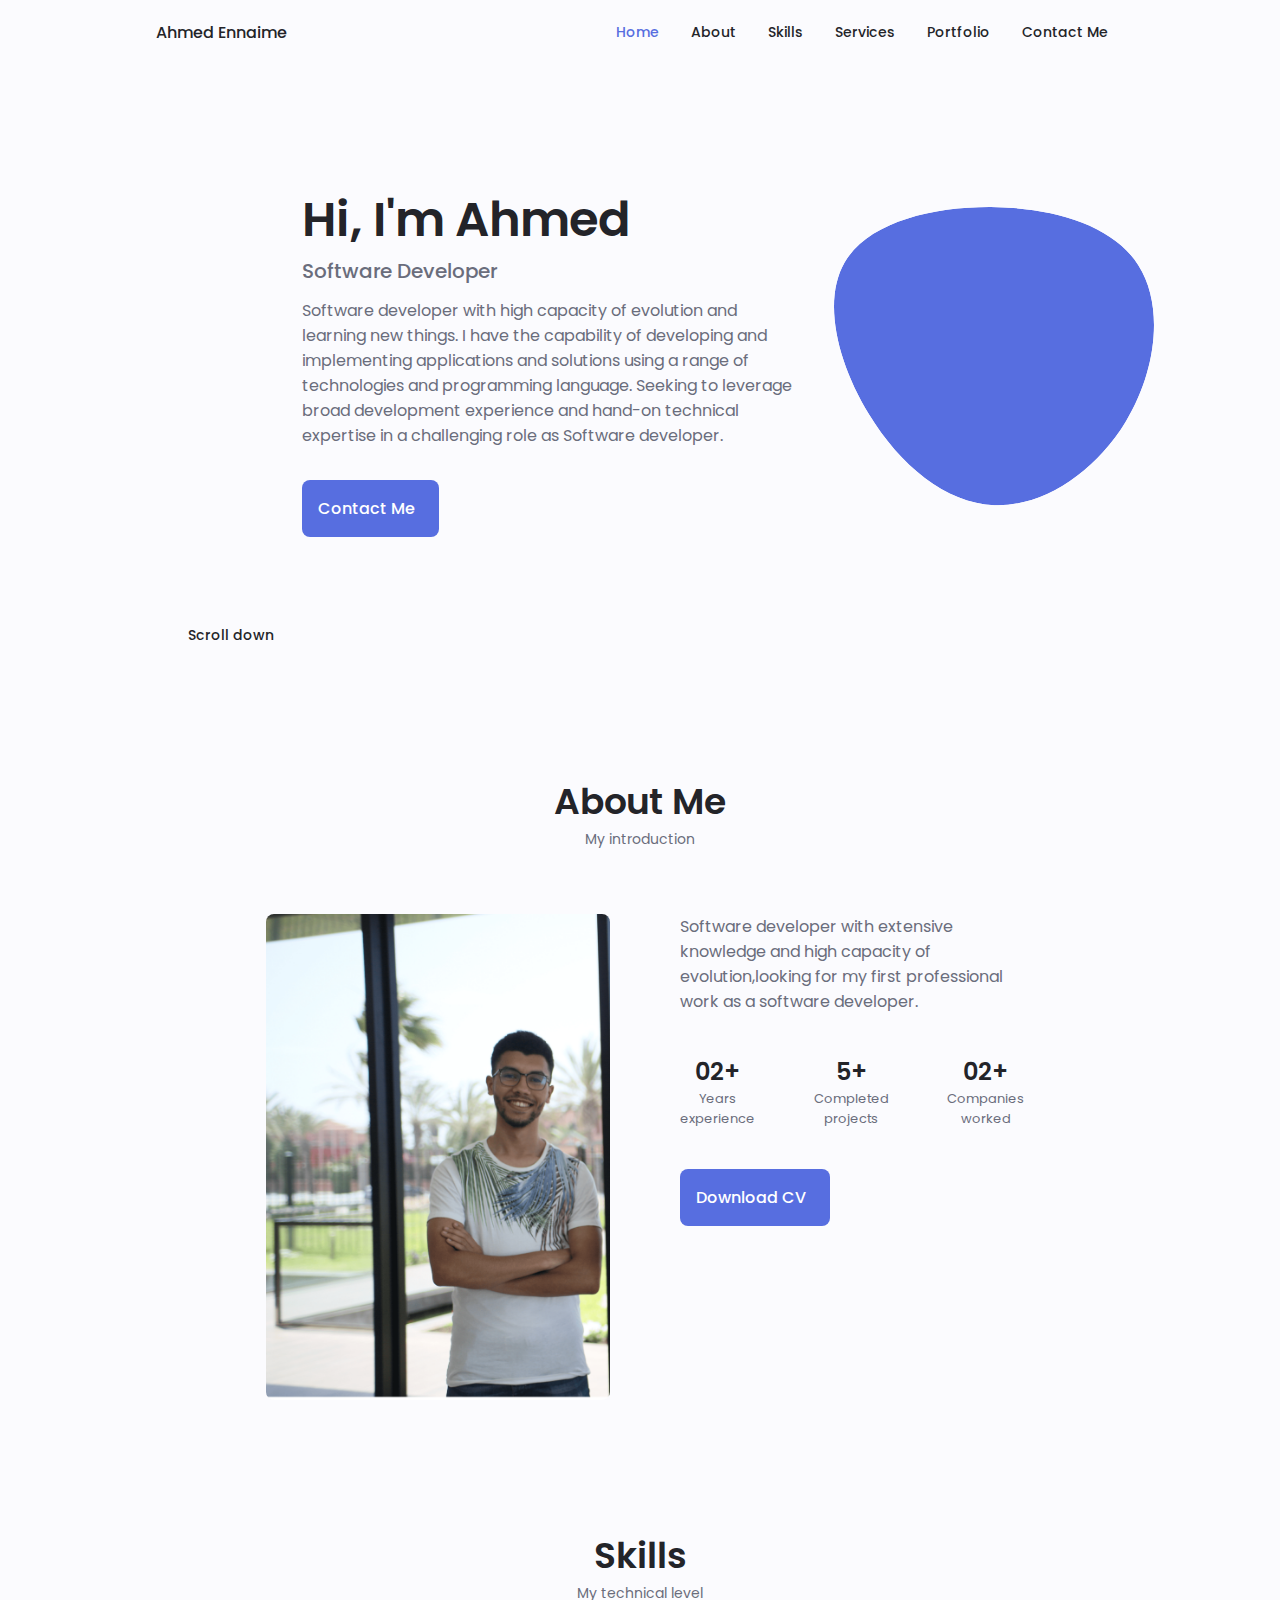
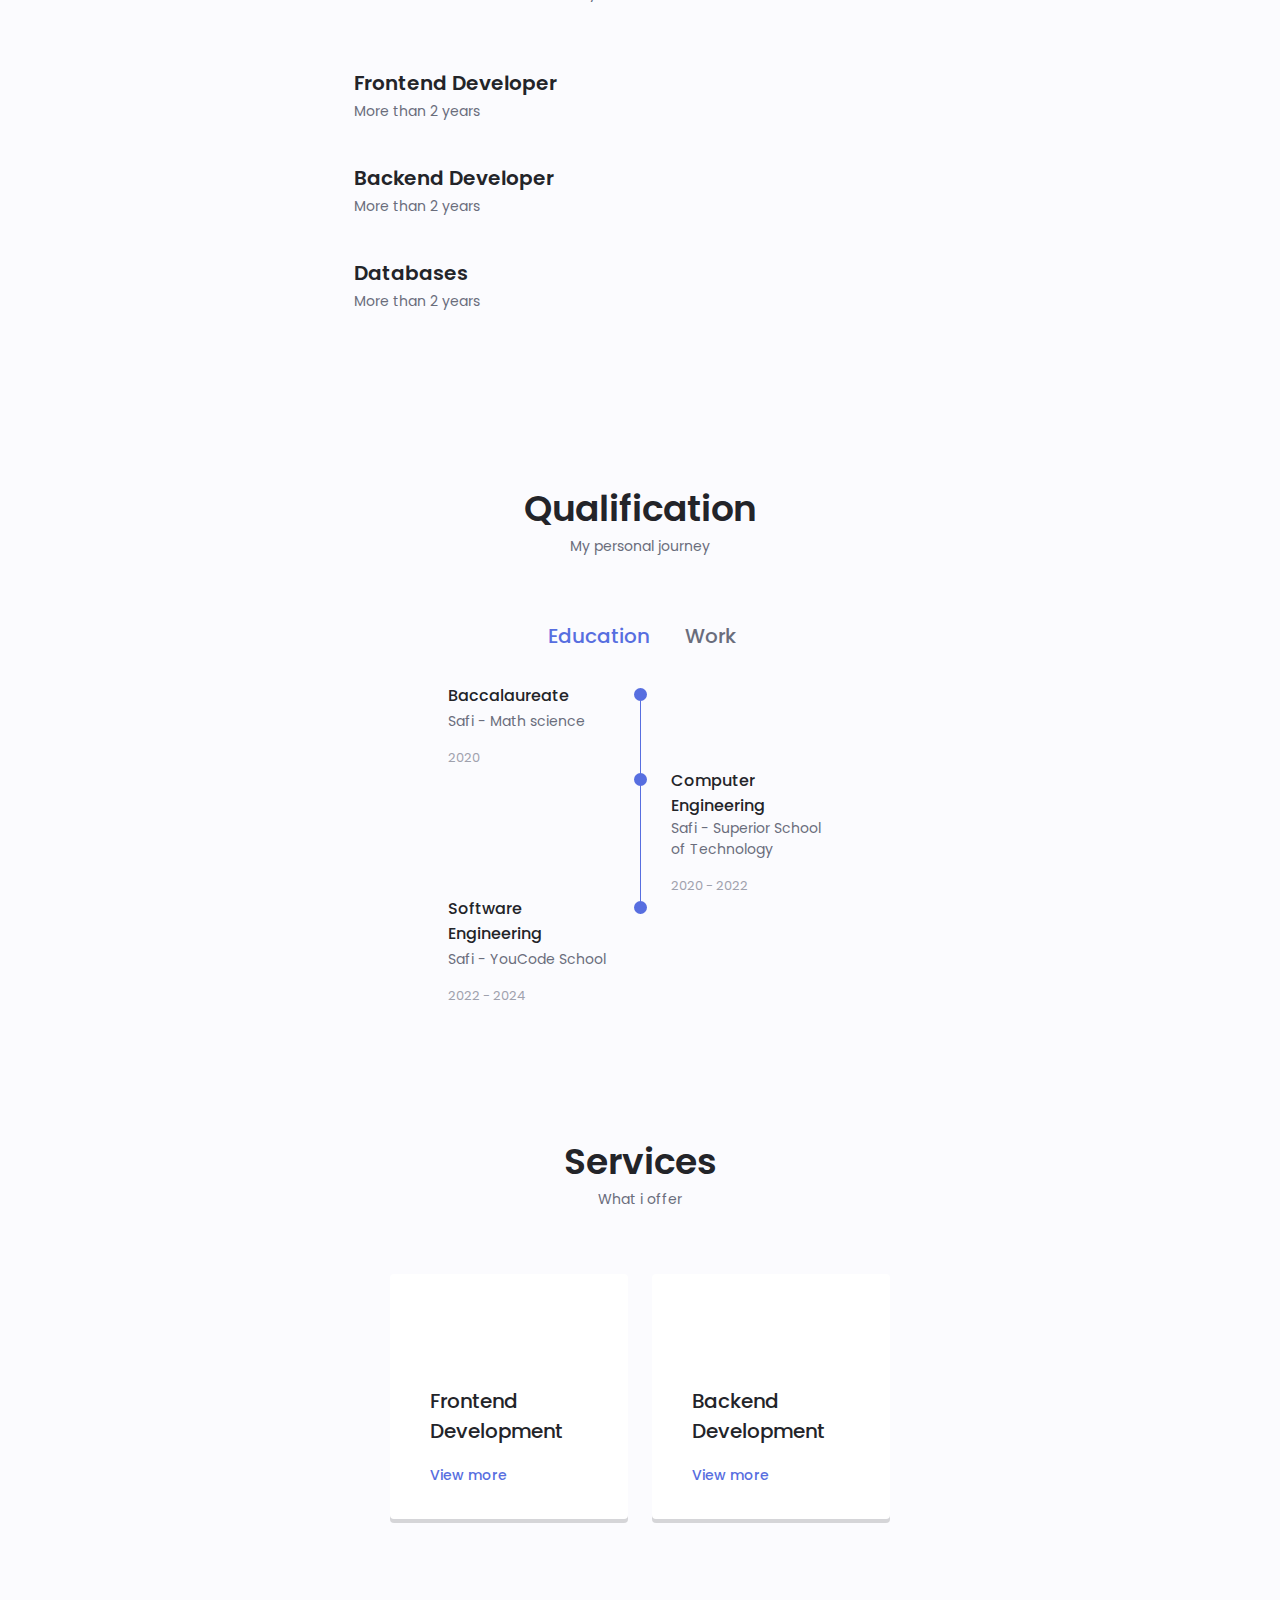
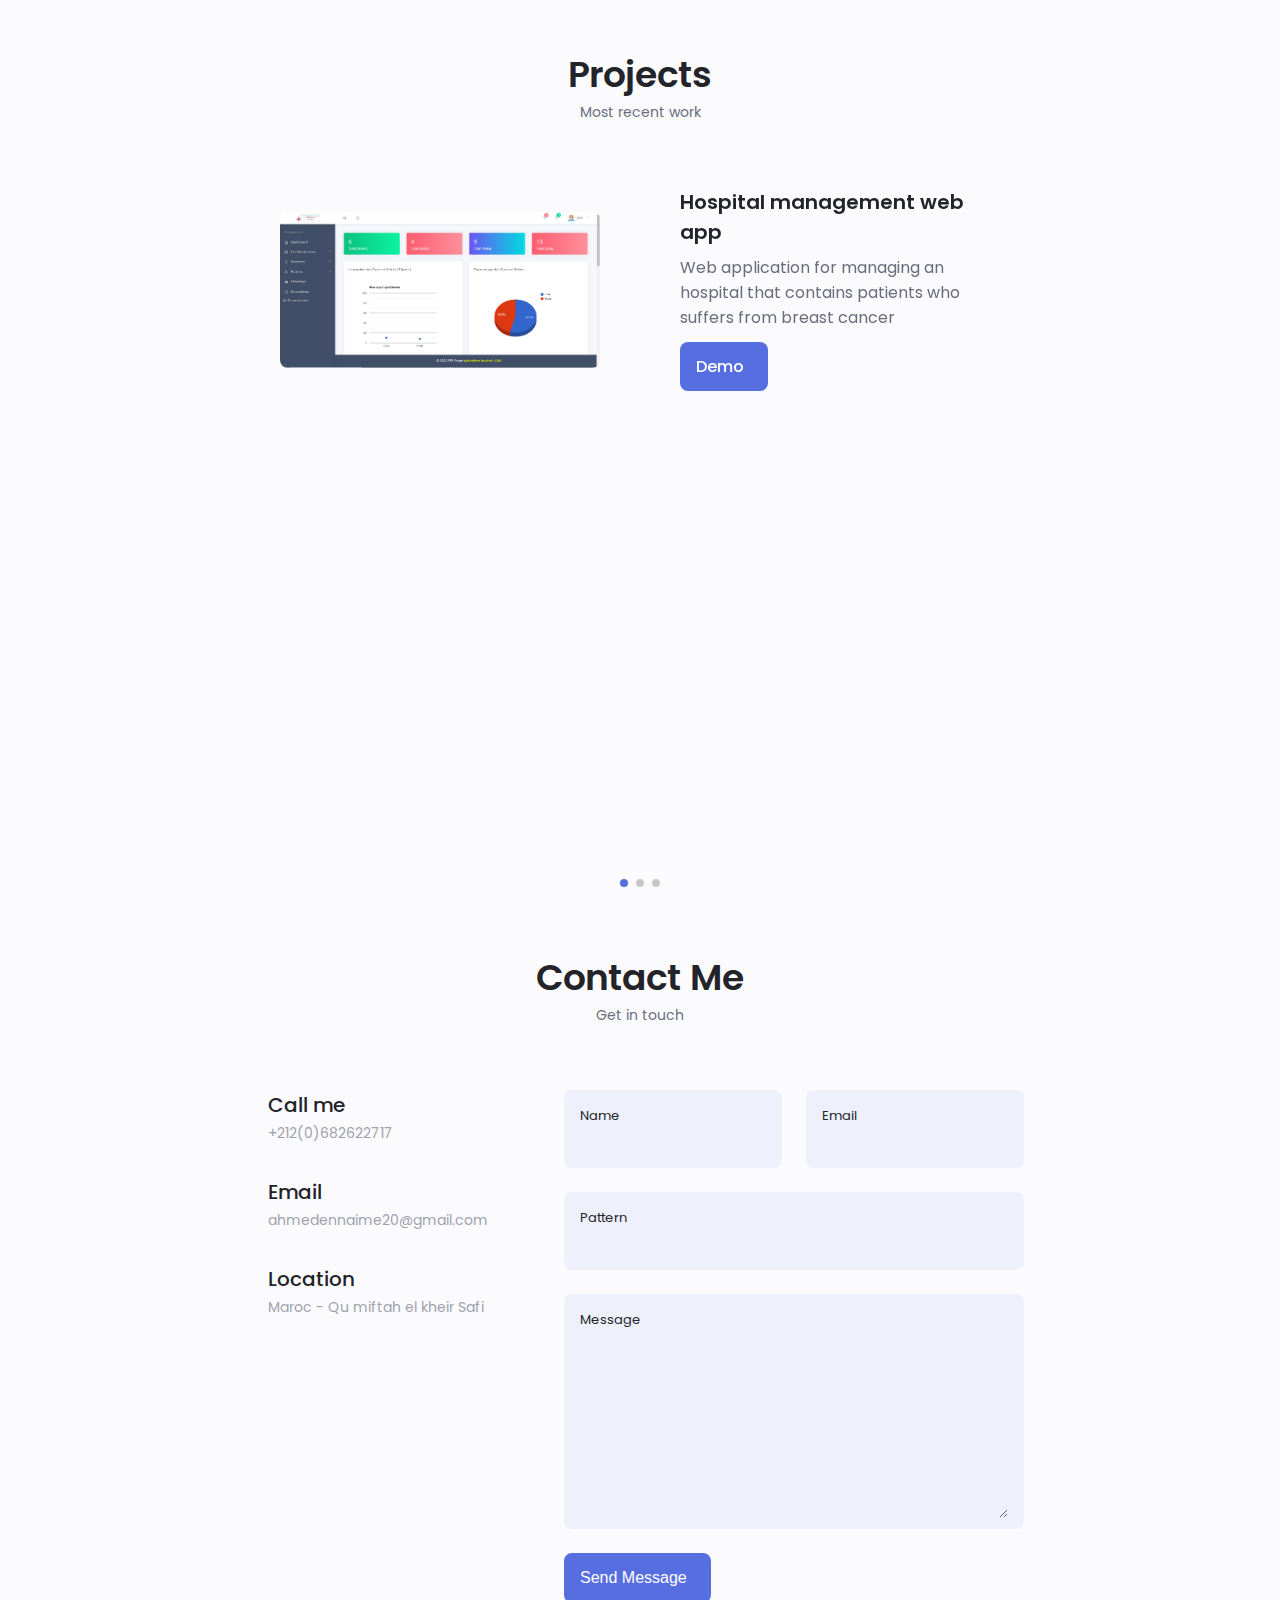
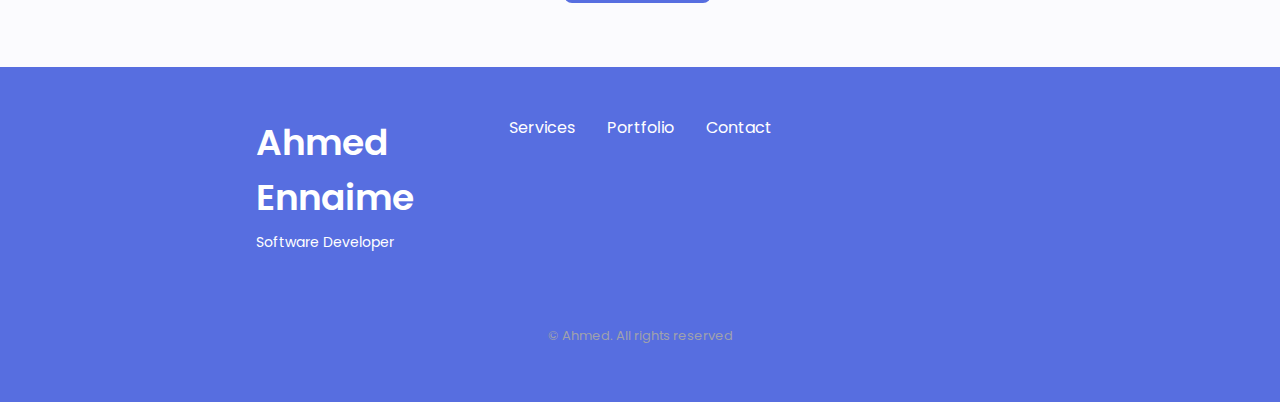
==== index.html @ f694aec8 "fifth-commit" ====
<!DOCTYPE html>
<html lang="en">
<head>
    <meta charset="UTF-8">
    <meta http-equiv="X-UA-Compatible" content="IE=edge">
    <meta name="viewport" content="width=device-width, initial-scale=1.0">
    <link rel="stylesheet" href="https://unicons.iconscout.com/release/v3.0.6/css/line.css">
    <link rel="stylesheet" href="./frontend/styles/swiper-bundle.min.css">
    <link rel="stylesheet" href="./frontend/styles/index.css">
    <title>Portfolio</title>
</head>
<body>
    <!--==================== HEADER ====================-->
    <header class="header" id="header">
            <nav class="nav container">
                <a href="#" class="nav__logo">Ahmed Ennaime</a>
                <div class="nav__menu" id="nav-menu">
                    <ul class="nav__list grid">
                        <li class="nav__item">
                            <a href="#home" class="nav__link active-link">
                                <i class="uil uil-estate nav__icon"></i>Home
                            </a>
                        </li>
                        <li class="nav__item">
                            <a href="#about" class="nav__link">
                                <i class="uil uil-user nav__icon"></i>About
                            </a>
                        </li>
                        <li class="nav__item">
                            <a href="#skills" class="nav__link">
                                <i class="uil uil-file-alt nav__icon"></i>Skills
                            </a>
                        </li>
                        <li class="nav__item">
                            <a href="#services" class="nav__link">
                                <i class="uil uil-bag nav__icon"></i>Services
                            </a>
                        </li>
                        <li class="nav__item">
                            <a href="#portfolio" class="nav__link">
                                <i class="uil uil-scenery nav__icon"></i>Portfolio
                            </a>
                        </li>
                        <li class="nav__item">
                            <a href="#contact" class="nav__link">
                                <i class="uil uil-message nav__icon"></i>Contact Me
                            </a>
                        </li>
                    </ul>
                    <i class="uil uil-times nav__close" id="nav-close"></i>
                </div>
                <div class="nav__btns">
                    <!-- THEME CHANGE BUTTON -->
                    <i class="uil uil-moon change-theme" id="theme-button"></i>
                    <div class="nav__toogle" id="nav-toogle">
                        <i class="uil uil-apps"></i>
                    </div>
                </div>
            </nav>
    </header>

    <!--==================== MAIN ====================-->
    <main class="main">
        <!--==================== HOME ====================-->
        <section class="home section" id="home">
            <div class="home__container container grid">
                <div class="home__content grid">
                    <div class="home__social">
                        <a href="https://www.linkedin.com/in/ahmed-ennaime-731171225/" target="_blank" class="home__social-icon">
                            <i class="uil uil-linkedin-alt"></i>

                        </a>
                        <a href="https://www.instagram.com/ahmedennaime6/" target="_blank" class="home__social-icon">
                            <i class="uil uil-instagram"></i>
                        </a>
                        <a href="https://github.com/AhmedEnnaime" target="_blank" class="home__social-icon">
                            <i class="uil uil-github-alt"></i>
                        </a>
                    </div>
                    <div class="home__img">
                        <svg class="home__blob" viewBox="0 0 200 187" xmlns="http://www.w3.org/2000/svg" xmlns:xlink="http://www.w3.org/1999/xlink">
                            <mask id="mask0" mask-type="alpha">
                                <path d="M190.312 36.4879C206.582 62.1187 201.309 102.826 182.328 134.186C163.346 165.547 
                                130.807 187.559 100.226 186.353C69.6454 185.297 41.0228 161.023 21.7403 129.362C2.45775 
                                97.8511 -7.48481 59.1033 6.67581 34.5279C20.9871 10.1032 59.7028 -0.149132 97.9666 
                                0.00163737C136.23 0.303176 174.193 10.857 190.312 36.4879Z"/>
                            </mask>
                            <g mask="url(#mask0)">
                                <path d="M190.312 36.4879C206.582 62.1187 201.309 102.826 182.328 134.186C163.346 
                                165.547 130.807 187.559 100.226 186.353C69.6454 185.297 41.0228 161.023 21.7403 
                                129.362C2.45775 97.8511 -7.48481 59.1033 6.67581 34.5279C20.9871 10.1032 59.7028 
                                -0.149132 97.9666 0.00163737C136.23 0.303176 174.193 10.857 190.312 36.4879Z"/>
                                <!-- <image class="home__blob-img" x="12" y="18" href="../assets/perfil.png"/> -->
                            </g>
                        </svg>
                    </div>
                    <div class="home__data">
                        <h1 class="home__title">Hi, I'm Ahmed</h1>
                        <h3 class="home__subtitle">Software Developer</h3>
                        <p class="home__description">Software developer with high capacity of evolution and learning new things. I have the capability of developing and implementing applications and solutions using a range of technologies and programming language. Seeking to leverage broad development experience and hand-on technical expertise in a challenging role as Software developer.</p>
                        <a href="#contact" class="button button--flex">
                            Contact Me <i class="uil uil-message button__icon"></i>
                        </a>
                    </div>
                </div>
                <div class="home__scroll">
                    <a href="#about" class="home__scroll-button button--flex">
                        <i class="uil uil-mouse-alt home__scroll-mouse"></i>
                        <span class="home__scroll-name">Scroll down</span>
                        <i class="uil uil-arrow-down home__scroll-arrow"></i>
                    </a>
                </div>
            </div>
        </section>

        <!--==================== ABOUT ====================-->
        <section class="about section" id="about">
            <h2 class="section__title">About Me</h2>
            <span class="section__subtitle">My introduction</span>
            <div class="about__container container grid">
                <img src="./frontend/assets/about.png" alt="" class="about__img">
                <div class="about__data">
                    <p class="about__description">Software developer with extensive knowledge and high capacity of evolution,looking for my first professional work as a software developer.</p>
                    <div class="about__info">
                        <div>
                            <span class="about__info-title">02+</span>
                            <span class="about__info-name">Years<br> experience</span>
                        </div>

                        <div>
                            <span class="about__info-title">5+</span>
                            <span class="about__info-name">Completed<br> projects</span>
                        </div>

                        <div>
                            <span class="about__info-title">02+</span>
                            <span class="about__info-name">Companies<br> worked</span>
                        </div>
                    </div>
                    <div class="about__buttons">
                        <a download="" href="./frontend/assets/cv.pdf" class="button button--flex">
                            Download CV<i class="uil uil-download-alt button__icon"></i>
                        </a>
                    </div>
                </div>
            </div>
        </section>

        <!--==================== SKILLS ====================-->
        <section class="skills section" id ="skills">
            <h2 class="section__title">Skills</h2>
            <span class="section__subtitle">My technical level</span>
            <div class="skills__container container grid">
                <div>
                    <!--==================== SKILLS 1====================-->
                    <div class="skills__content skills__close">
                        <div class="skills__header">
                            <i class="uil uil-brackets-curly skills__icon"></i>
                            <div>
                                <h1 class="skills__title">Frontend Developer</h1>
                                <span class="skills__subtitle">More than 2 years</span>
                            </div>
                            <i class="uil uil-angle-down skills__arrow"></i>
                        </div>
                        <div class="skills__list grid">

                            <div class="skills__data">
                                <div class="skills__titles">
                                    <h3 class="skills__name">HTML</h3>
                                    <span class="skills__number">90%</span>
                                </div>
                                <div class="skills__bar">
                                    <span class="skills__percentage skills__html"></span>
                                </div>
                            </div>

                            <div class="skills__data">
                                <div class="skills__titles">
                                    <h3 class="skills__name">CSS</h3>
                                    <span class="skills__number">70%</span>
                                </div>
                                <div class="skills__bar">
                                    <span class="skills__percentage skills__css"></span>
                                </div>
                            </div>

                            <div class="skills__data">
                                <div class="skills__titles">
                                    <h3 class="skills__name">Javascript</h3>
                                    <span class="skills__number">60%</span>
                                </div>
                                <div class="skills__bar">
                                    <span class="skills__percentage skills__js"></span>
                                </div>
                            </div>

                            <div class="skills__data">
                                <div class="skills__titles">
                                    <h3 class="skills__name">Flutter</h3>
                                    <span class="skills__number">65%</span>
                                </div>
                                <div class="skills__bar">
                                    <span class="skills__percentage skills__flutter"></span>
                                </div>
                            </div>
                        </div>
                    </div>
                    <!--==================== SKILLS 2====================-->
                    <div class="skills__content skills__close">
                        <div class="skills__header">
                            <i class="uil uil-server-network skills__icon"></i>
                            <div>
                                <h1 class="skills__title">Backend Developer</h1>
                                <span class="skills__subtitle">More than 2 years</span>
                            </div>
                            <i class="uil uil-angle-down skills__arrow"></i>
                        </div>
                        <div class="skills__list grid">

                            <div class="skills__data">
                                <div class="skills__titles">
                                    <h3 class="skills__name">PHP</h3>
                                    <span class="skills__number">75%</span>
                                </div>
                                <div class="skills__bar">
                                    <span class="skills__percentage skills__php"></span>
                                </div>
                            </div>

                            <div class="skills__data">
                                <div class="skills__titles">
                                    <h3 class="skills__name">Node Js</h3>
                                    <span class="skills__number">70%</span>
                                </div>
                                <div class="skills__bar">
                                    <span class="skills__percentage skills__node"></span>
                                </div>
                            </div>

                            <div class="skills__data">
                                <div class="skills__titles">
                                    <h3 class="skills__name">Express Js</h3>
                                    <span class="skills__number">80%</span>
                                </div>
                                <div class="skills__bar">
                                    <span class="skills__percentage skills__express"></span>
                                </div>
                            </div>

                            <div class="skills__data">
                                <div class="skills__titles">
                                    <h3 class="skills__name">Java</h3>
                                    <span class="skills__number">50%</span>
                                </div>
                                <div class="skills__bar">
                                    <span class="skills__percentage skills__java"></span>
                                </div>
                            </div>
                        </div>
                        <div>
                            <!--==================== SKILLS 3====================-->
                    <div class="skills__content skills__close">
                        <div class="skills__header">
                            <i class="uil uil-database skills__icon"></i>
                            <div>
                                <h1 class="skills__title">Databases</h1>
                                <span class="skills__subtitle">More than 2 years</span>
                            </div>
                            <i class="uil uil-angle-down skills__arrow"></i>
                        </div>
                        <div class="skills__list grid">

                            <div class="skills__data">
                                <div class="skills__titles">
                                    <h3 class="skills__name">SQL</h3>
                                    <span class="skills__number">90%</span>
                                </div>
                                <div class="skills__bar">
                                    <span class="skills__percentage skills__sql"></span>
                                </div>
                            </div>

                            <div class="skills__data">
                                <div class="skills__titles">
                                    <h3 class="skills__name">No sql</h3>
                                    <span class="skills__number">85%</span>
                                </div>
                                <div class="skills__bar">
                                    <span class="skills__percentage skills__nosql"></span>
                                </div>
                            </div>

                            <div class="skills__data">
                                <div class="skills__titles">
                                    <h3 class="skills__name">Mongodb</h3>
                                    <span class="skills__number">75%</span>
                                </div>
                                <div class="skills__bar">
                                    <span class="skills__percentage skills__mongo"></span>
                                </div>
                            </div>
                        </div>
                    </div>
                        </div>
                    </div>
        </section>

        <!--==================== QUALIFICATION ====================-->
        <section class="qualification section">
            <h2 class="section__title">Qualification</h2>
            <span class="section__subtitle">My personal journey</span>
            <div class="qualification__container container">
                <div class="qualification__tabs">
                    <div class="qualification__button button--flex qualification__active" data-target="#education">
                        <i class="uil uil-graduation-cap qualification__icon"></i>
                        Education
                    </div>
                    <div class="qualification__button button--flex" data-target="#work">
                        <i class="uil uil-briefcase-alt qualification__icon"></i>
                        Work
                    </div>
                </div>
                <div class="qualification__sections">
                    <!--==================== QUALIFICATION CONTENT 1 ====================-->
                    <div class="qualification__content qualification__active" data-content id="education">
                         <!--==================== QUALIFICATION 1 ====================-->
                        <div class="qualification__data">
                            <div>
                                <h3 class="qualification__title">Baccalaureate</h3>
                                <span class="qualification__subtitle">Safi - Math science</span>
                                <div class="qualification__calendar">
                                    <i class="uil uil-calendar-alt"></i>
                                    2020
                                </div>
                            </div>
                            <div>
                                <span class="qualification__rounder"></span>
                                <span class="qualification__line"></span>
                            </div>
                        </div>
                        <!--==================== QUALIFICATION 2 ====================-->
                        <div class="qualification__data">
                            <div>
                            </div>
                            <div>
                                <span class="qualification__rounder"></span>
                                <span class="qualification__line"></span>
                            </div>
                            <div>
                                <h3 class="qualification__title">Computer Engineering</h3>
                                <span class="qualification__subtitle">Safi - Superior School of Technology</span>
                                <div class="qualification__calendar">
                                    <i class="uil uil-calendar-alt"></i>
                                    2020 - 2022
                                </div>
                            </div>
                            
                        </div>
                        <!--==================== QUALIFICATION 3 ====================-->
                        <div class="qualification__data">
                            <div>
                                <h3 class="qualification__title">Software Engineering</h3>
                                <span class="qualification__subtitle">Safi - YouCode School</span>
                                <div class="qualification__calendar">
                                    <i class="uil uil-calendar-alt"></i>
                                    2022 - 2024
                                </div>
                            </div>
                            <div>
                                <span class="qualification__rounder"></span>
                                <!-- <span class="qualification__line"></span> -->
                            </div>
                        </div>
                    </div>

                     <!--==================== QUALIFICATION CONTENT 2 ====================-->
                     <div class="qualification__content" data-content id="work">
                        <!--==================== QUALIFICATION 1 ====================-->
                       <div class="qualification__data">
                           <div>
                               <h3 class="qualification__title">Internship</h3>
                               <span class="qualification__subtitle">Safi - Ciments de Maroc</span>
                               <div class="qualification__calendar">
                                   <i class="uil uil-calendar-alt"></i>
                                   2 Months
                               </div>
                           </div>
                           <div>
                               <span class="qualification__rounder"></span>
                               <span class="qualification__line"></span>
                           </div>
                       </div>
                       <!--==================== QUALIFICATION 2 ====================-->
                       <div class="qualification__data">
                           <div></div>
                           <div>
                               <span class="qualification__rounder"></span>
                               <!-- <span class="qualification__line"></span> -->
                           </div>
                           <div>
                               <h3 class="qualification__title">Internship</h3>
                               <span class="qualification__subtitle">Safi - BC Skills</span>
                               <div class="qualification__calendar">
                                   <i class="uil uil-calendar-alt"></i>
                                   2 Months
                               </div>
                           </div>
                           
                       </div>
                       
                       
                   </div>
                </div>
            </div>

        </section>

        <!--==================== SERVICES ====================-->
        <section class="services section" id="services">
            <h2 class="section__title">Services</h2>
            <span class="section__subtitle">What i offer</span>
            <div class="services__container container grid">
                   <!--==================== SERVICES 1 ====================-->
                   <div class="services__content">
                    <div>
                        <i class="uil uil-arrow services__icon"></i>
                        <h3 class="services__title">Frontend <br> Development</h3>
                    </div>
                    <span class="button button--flex button--small button--link services__button">
                        View more
                        <i class="uil uil-arrow-right button__icon"></i>
                    </span>
                    <div class="services__modal">
                        <div class="services__modal-content">
                            <h4 class="services__modal-title">Frontend <br> Developer</h4>
                            <i class="uil uil-times services__modal-close"></i>
                            <ul class="services__modal-services grid">
                                <li class="services__modal-service">
                                    <i class="uil uil-check-circle services__modal-icon"></i>
                                    <p>I develop the user interface</p>
                                </li>
                                <li class="services__modal-service">
                                    <i class="uil uil-check-circle services__modal-icon"></i>
                                    <p>Web page development</p>
                                </li>
                                <li class="services__modal-service">
                                    <i class="uil uil-check-circle services__modal-icon"></i>
                                    <p>Mobile page development</p>
                                </li>
                                <li class="services__modal-service">
                                    <i class="uil uil-check-circle services__modal-icon"></i>
                                    <p>I create ux elements interactions</p>
                                </li>
                                <li class="services__modal-service">
                                    <i class="uil uil-check-circle services__modal-icon"></i>
                                    <p>I implement APIS</p>
                                </li>
                            </ul>
                        </div>
                    </div>

                 </div>
                   <!--==================== SERVICES 2 ====================-->
                   <div class="services__content">
                    <div>
                        <i class="uil uil-database services__icon"></i>
                        <h3 class="services__title">Backend <br> Development</h3>
                    </div>
                    <span class="button button--flex button--small button--link services__button">
                        View more
                        <i class="uil uil-arrow-right button__icon"></i>
                    </span>
                    <div class="services__modal">
                        <div class="services__modal-content">
                            <h4 class="services__modal-title">Backend <br> Developer</h4>
                            <i class="uil uil-times services__modal-close"></i>
                            <ul class="services__modal-services grid">
                                <li class="services__modal-service">
                                    <i class="uil uil-check-circle services__modal-icon"></i>
                                    <p>I develop the backend for web apps</p>
                                </li>
                                <li class="services__modal-service">
                                    <i class="uil uil-check-circle services__modal-icon"></i>
                                    <p>I develop the backend for mobile apps</p>
                                </li>
                                <li class="services__modal-service">
                                    <i class="uil uil-check-circle services__modal-icon"></i>
                                    <p>I create APIS</p>
                                </li>
                            </ul>
                        </div>
                    </div>

                 </div>
            </div>
        </section>

        <!--==================== PORTFOLIO ====================-->
        <section class="portfolio section" id="portfolio">
            <h2 class="section__title">Projects</h2>
            <span class="section__subtitle">Most recent work</span>
            <div class="portfolio__container container swiper-container">
                <div class="swiper-wrapper">
                    <!--==================== PORTFOLIO 1 ====================-->
                    <div class="portfolio__content grid swiper-slide">
                        <img src="./frontend/assets/Picture1.png" alt="" class="portfolio__img">
                        <div class="portfolio__data">
                            <h3 class="portfolio__title">Hospital management web app</h3>
                            <p class="portfolio__description">Web application for managing an hospital that contains patients who suffers from breast cancer</p>
                            <a href="https://github.com/AhmedEnnaime/Cancer_hospital-WEB" class="button button--flex button--small portfolio__button">
                                Demo
                                <i class="uil uil-arrow-right button__icon"></i>
                            </a>
                        </div>
                    </div>
                      <!--==================== PORTFOLIO 2 ====================-->
                      <div class="portfolio__content grid swiper-slide">
                        <img src="./frontend/assets/Screen Shot 2022-10-18 at 10.59.03.png" alt="" class="portfolio__img">
                        <div class="portfolio__data">
                            <h3 class="portfolio__title">Mobile application</h3>
                            <p class="portfolio__description">Mobile application for patients who suffer from breast cancer</p>
                            <a href="https://github.com/AhmedEnnaime/Health-mobile-app" class="button button--flex button--small portfolio__button">
                                Demo
                                <i class="uil uil-arrow-right button__icon"></i>
                            </a>
                        </div>
                    </div>
                      <!--==================== PORTFOLIO 3 ====================-->
                      <div class="portfolio__content grid swiper-slide">
                        <img src="./frontend/assets/Screen Shot 2022-10-15 at 14.24.17.png" alt="" class="portfolio__img">
                        <div class="portfolio__data">
                            <h3 class="portfolio__title">Travel website</h3>
                            <p class="portfolio__description">Website for an agency who organizes travels</p>
                            <a href="https://ahmedennaime.github.io/Travel-website/" target="_blank" class="button button--flex button--small portfolio__button">
                                Demo
                                <i class="uil uil-arrow-right button__icon"></i>
                            </a>
                        </div>
                    </div>
                </div>
                <div class="swiper-button-next">
                    <i class="uil uil-angle-right-b swiper-portfolio-icon"></i>
                </div>
                <div class="swiper-button-prev">
                    <i class="uil uil-angle-left-b swiper-portfolio-icon"></i>
                </div>
                <div class="swiper-pagination"></div>
            </div>
        </section>

        <!--==================== PROJECT IN MIND ====================-->
        <!-- <section class="project section">
        </section> -->

        <!--==================== TESTIMONIAL ====================-->
        <!-- <section class="testimonial section">
            
        </section> -->

        <!--==================== CONTACT ME ====================-->
        <section class="contact section" id="contact">
            <h2 class="section__title">Contact Me</h2>
            <span class="section__subtitle">Get in touch</span>
            <div class="contact__container container grid">
                <div>
                    <div class="contact__information">
                        <i class="uil uil-phone contact__icon"></i>
                        <div>
                            <h3 class="contact__title">Call me</h3>
                            <span class="contact__subtitle">+212(0)682622717</span>
                        </div>
                    </div>

                    <div class="contact__information">
                        <i class="uil uil-envelope contact__icon"></i>
                        <div>
                            <h3 class="contact__title">Email</h3>
                            <span class="contact__subtitle">ahmedennaime20@gmail.com</span>
                        </div>
                    </div>

                    <div class="contact__information">
                        <i class="uil uil-location-point contact__icon"></i>
                        <div>
                            <h3 class="contact__title">Location</h3>
                            <span class="contact__subtitle">Maroc - Qu miftah el kheir Safi</span>
                        </div>
                    </div>
                </div>
                <form action="./backend/ContactController.php" method="post" class="contact__form grid">
                    <div class="contact__inputs grid">
                        <div class="contact__content">
                            <label for="" class="contact__label">Name</label>
                            <input name="name" type="text" class="contact__input">
                        </div>
                        <div class="contact__content">
                            <label for="" class="contact__label">Email</label>
                            <input name="email" type="email" class="contact__input">
                        </div>
                    </div>
                    <div class="contact__content">
                        <label for="" class="contact__label">Pattern</label>
                        <input name="pattern" type="text" class="contact__input">
                    </div>
                    <div class="contact__content">
                        <label for="" class="contact__label">Message</label>
                        <textarea name="message" id="" cols="0" rows="7" class="contact__input"></textarea>
                    </div>
                    <div>
                        <a href="#" class="button button--flex">
                           <button class="bttn" type="submit" name="submit">Send Message</button> 
                            <i class="uil uil-message button__icon"></i>
                        </a>
                    </div>
                </form>
            </div>

        </section>
    </main>

    <!--==================== FOOTER ====================-->
    <footer class="footer">
        <div class="footer__bg">
            <div class="footer__container container grid">
                <div>
                    <h1 class="footer__title">Ahmed Ennaime</h1>
                    <span class="footer__subtitle">Software Developer</span>
                </div>
                <ul class="footer__links">
                    <li>
                        <a href="#services" class="footer__link">Services</a>
                    </li>

                    <li>
                        <a href="#portfolio" class="footer__link">Portfolio</a>
                    </li>

                    <li>
                        <a href="#contact" class="footer__link">Contact</a>
                    </li>
                </ul>
                <div class="footer__socials">
                    <a href="https://www.instagram.com/ahmedennaime6/" target="_blank" class="footer__social">
                        <i class="uil uil-instagram"></i>
                    </a>

                    <a href="https://www.linkedin.com/in/ahmed-ennaime-731171225/" target="_blank" class="footer__social">
                        <i class="uil uil-linkedin-alt"></i>
                    </a>

                    <a href="#" target="_blank" class="footer__social">
                        <i class="uil uil-whatsapp"></i>
                    </a>
                </div>
            </div>
            <p class="footer__copy">&#169; Ahmed. All rights reserved</p>
        </div>
     
    </footer>
    
    <!--==================== SCROLL TOP ====================-->
    <a href="#" class="scrollup" id="scroll-up">
        <i class="uil uil-arrow-up scrollup__icon"></i>
    </a>

    <!--==================== SWIPER JS ====================-->
    <script src="./frontend/Js/swiper-bundle.min.js"></script>

    <!--==================== MAIN JS ====================-->
    <script src="./frontend/Js/main.js"></script>
    
</body>
</html>
---- frontend/styles/index.css ----
@import url('https://fonts.googleapis.com/css2?family=Poppins:wght@400;500;600&display=swap');
:root {
    --header-height: 3rem;

    /*========== Colors ==========*/
    /* Change favorite color */
    --hue-color: 230; /*Purple 250 - Green 142 - Blue 230 - Pink 340*/

    /* HSL color mode */
    --first-color: hsl(var(--hue-color), 69%, 61%);
    --first-color-second: hsl(var(--hue-color), 69%, 61%);
    --first-color-alt: hsl(var(--hue-color), 57%, 53%);
    --first-color-lighter: hsl(var(--hue-color), 92%, 85%);
    --title-color: hsl(var(--hue-color), 8%, 15%);
    --text-color: hsl(var(--hue-color), 8%, 45%);
    --text-color-light: hsl(var(--hue-color), 8%, 65%);
    --input-color: hsl(var(--hue-color), 70%, 96%);
    --body-color: hsl(var(--hue-color), 60%, 99%);
    --container-color: #fff;
    --scroll-bar-color: hsl(var(--hue-color), 12%, 90%);
    --scroll-thumb-color: hsl(var(--hue-color), 12%, 80%);

    /*========== Font and typography ==========*/
    --body-font: 'Poppins', sans-serif;

    /* .5rem = 8px, 1rem = 16px, 1.5rem = 24px ... */
    --big-font-size: 2rem;
    --h1-font-size: 1.5rem;
    --h2-font-size: 1.25rem;
    --h3-font-size: 1.125rem;
    --normal-font-size: .938rem;
    --small-font-size: .813rem;
    --smaller-font-size: .75rem;

    /*========== Font weight ==========*/
    --font-medium: 500;
    --font-semi-bold: 600;

    /*========== Margenes Bottom ==========*/
    /* .25rem = 4px, .5rem = 8px, .75rem = 12px ... */
    --mb-0-25: .25rem;
    --mb-0-5: .5rem;
    --mb-0-75: .75rem;
    --mb-1: 1rem;
    --mb-1-5: 1.5rem;
    --mb-2: 2rem;
    --mb-2-5: 2.5rem;
    --mb-3: 3rem;

    /*========== z index ==========*/
    --z-tooltip: 10;
    --z-fixed: 100;
    --z-modal: 1000;
}

/* Font size for large devices */
@media screen and (min-width: 968px) {
    :root {
        --big-font-size: 3rem;
        --h1-font-size: 2.25rem;
        --h2-font-size: 1.5rem;
        --h3-font-size: 1.25rem;
        --normal-font-size: 1rem;
        --small-font-size: .875rem;
        --smaller-font-size: .813rem;
    }
}

/*========== Variables Dark theme ==========*/
body.dark-theme{
    --first-color-second: hsl(var(--hue-color), 30%, 8%);
    --title-color: hsl(var(--hue-color), 8%, 95%);
    --text-color: hsl(var(--hue-color), 8%, 75%);
    --input-color: hsl(var(--hue-color), 29%, 16%);
    --body-color: hsl(var(--hue-color), 28%, 12%);
    --container-color: hsl(var(--hue-color), 29%, 16%);
    --scroll-bar-color: hsl(var(--hue-color), 12%, 48%);
    --scroll-thumb-color: hsl(var(--hue-color), 12%, 36%);
    
}

/*========== Button Dark/Light ==========*/
.nav__btns{
  display: flex;
  align-items: center;
}
.change-theme{
  font-size: 1.25rem;
  color: var(--title-color);
  margin-right: var(--mb-1);
  cursor: pointer;
}
.change-theme:hover{
  color: var(--first-color);
}

/*==================== BASE ====================*/
* {
  box-sizing: border-box;
  padding: 0;
  margin: 0;
}

html {
  scroll-behavior: smooth;
}

body {
  margin: 0 0 var(--header-height) 0;
  font-family: var(--body-font);
  font-size: var(--normal-font-size);
  background-color: var(--body-color);
  color: var(--text-color);
}

h1, h2, h3, h4 {
  color: var(--title-color);
  font-weight: var(--font-semi-bold);
}

ul {
  list-style: none;
}

a {
  text-decoration: none;
}

img {
  max-width: 100%;
  height: auto;
}

/*==================== REUSABLE CSS CLASSES ====================*/
.section {
  padding: 2rem 0 4rem;
}

.section__title {
  font-size: var(--h1-font-size);
  color: var(--title-color);
}

.section__subtitle {
  display: block;
  font-size: var(--small-font-size);
  margin-bottom: var(--mb-3);
}

.section__title, 
.section__subtitle {
  text-align: center;
}

/*==================== LAYOUT ====================*/
.container {
  max-width: 768px;
  margin-left: var(--mb-1-5);
  margin-right: var(--mb-1-5);
}

.grid {
  display: grid;
  gap: 1.5rem;
}

.header {
  width: 100%;
  position: fixed;
  bottom: 0;
  left: 0;
  z-index: var(--z-fixed);
  background-color: var(--body-color);
}


.header{
    widows: 100%;
    position: fixed;
    bottom: 0;
    left: 0;
    z-index: var(--z-fixed);
    background-color: var(--body-color);
}
/*==================== NAV ====================*/
.nav{
    margin-top: 20px;
    max-width: 968px;
    height: var(--header-height);
    display: flex;
    justify-content: space-between;
    align-items: center;
}

.nav__logo,
.nav__toogle{
    color: var(--title-color);
    font-weight: var(--font-medium);
}
.nav__logo:hover{
    color: var(--first-color);
}
.nav__toogle{
    font-size: 1.1rem;
    cursor: pointer;
}
.nav__toogle:hover{
    color: var(--first-color);
}
@media screen and (max-width: 767px) {
    .nav__menu{
        position: fixed;
        bottom: -100%;
        left: 0;
        width: 100%;
        background-color: var(--body-color);
        padding: 2rem 1.5rem 4rem;
        box-shadow: 0 -1px 4px rgba(0, 0, 0, .15);
        border-radius: 1.5rem 1.5rem 0 0;
        transition: .3s;
    }
}

.nav__list{
    grid-template-columns:  repeat(3,1fr);
    gap: 2rem;
}
.nav__link{
    display: flex;
    flex-direction: column;
    align-items: center;
    font-size: var(--small-font-size);
    color: var(--title-color);
    font-weight: var(--font-medium);
}
.nav__link:hover{
    color: var(--first-color);
}
.nav__icon{
    font-size: 1.2rem;
}
.nav__close{
    position: absolute;
    right: 1.3rem;
    bottom: .5rem;
    font-size: 1.5rem;
    cursor: pointer;
    color: var(--first-color);
}
.nav__close:hover{
    color: var(--first-color-alt);
}
/* show menu */
.show-menu{
    bottom: 0;
}

/* Active link */
.active-link{
  color: var(--first-color);
}

/* Change background header */
.scroll-header{
  box-shadow: 0 -1px 4px rgba(0, 0, 0, .15);
}

/*==================== HOME ====================*/
.home__container{
  gap: 1rem;
}
.home__content{
  grid-template-columns: .5fr 3fr;
  padding-top: 3.5rem;
  align-items: center;
}
.home__social{
  display: grid;
  grid-template-columns: max-content;
  row-gap: 1rem;
}
.home__social-icon{
  font-size: 1.25rem;
  color: var(--first-color);
}
.home__social-icon:hover{
  color: var(--first-color-alt);
}
.home__blob{
  width: 200px;
  fill: var(--first-color);
}
.home__blob-img{
   width: 170px;
}
.home__data{
   grid-column: 1/3;

}
.home__title{
  font-size: var(--big-font-size);
}
.home__subtitle{
  color: var(--text-color);
  font-size: var(--h3-font-size);
  font-weight: var(--font-medium);
  margin-bottom: var(--mb-0-75);
}
.home__description{
  margin-bottom: var(--mb-2);
}

.home__scroll{
  display: none;
}
.home__scroll-button{
  color: var(--first-color);
  transition: .3s;
}
.home__scroll-button:hover{
  transform: translateY(.25rem);
}
.home__scroll-mouse{
  font-size: 2rem;
}
.home__scroll-name{
  font-size: var(--small-font-size);
  color: var(--title-color);
  font-weight: var(--font-medium);
  margin-right: var(--mb-0-25);
}
.home__scroll-arrow{
  font-size: 1.25rem;
}
/*==================== BUTTONS ====================*/
.button{
  display: inline-block;
  background-color: var(--first-color);
  color: #fff;
  padding: 1rem;
  border-radius: .5rem;
  font-weight: var(--font-medium);
}
.button:hover{
  background-color: var(--first-color-alt);
}
.button__icon{
  font-size: 1.25rem;
  margin-left: var(--mb-0-5);
  transition: .3s ;
}
.button--flex{
  display: inline-flex;
  align-items: center;
}
.button--small{
  padding: .75rem 1rem;
}
.button--link{
  padding: 0;
  background-color: transparent;
  color: var(--first-color);
}
.button--link:hover{
  background-color: transparent;
  color: var(--first-color-alt);
}
/*==================== ABOUT ====================*/
.about__img{
  width: 200px;
  border-radius: .5rem;
  justify-content: center;
  align-self: center;
  margin-left: 180px;
}
.about__description{
  text-align: center;
  margin-bottom: var(--mb-2-5);
}
.about__info{
  display: flex;
  justify-content: space-evenly;
  margin-bottom: var(--mb-2-5);
}
.about__info-title{
  font-size: var(--h2-font-size);
  font-weight: var(--font-semi-bold);
   color: var(--title-color);
}
.about__info-name{
  font-size: var(--smaller-font-size);
}
.about__info-title,
.about__info-name{
  display: block;
  text-align: center;
}
.about__buttons{
  display: flex;
  justify-content: center;
}
/*==================== SKILLS ====================*/
.skills__container{
  row-gap: 0;
}
.skills__header{
  display: flex;
  align-items: center;
  margin-bottom: var(--mb-2-5);
  cursor: pointer;
}

.skills__icon,
.skills__arrow{
  font-size: 2rem;
  color: var(--first-color);
}
.skills__icon{
  margin-right: var(--mb-0-75);
}
.skills__title{
  font-size: var(--h3-font-size);
}
.skills__subtitle{
  font-size: var(--small-font-size);
  color: var(--text-color);
}
.skills__arrow{
  margin-left: auto;
  transition: .4s;
}
.skills__list{
  row-gap: 1.5rem;
  padding-left: 2.7rem;
}
.skills__titles{
  display: flex;
  justify-content: space-between;
  margin-bottom: var(--mb-0-5);
}
.skills__name{
  font-size: var(--normal-font-size);
  font-weight: var(--normal-font-size);
}
.skills__bar,
.skills__percentage{
  height: 5px;
  border-radius: .25rem;
}
.skills__bar{
  background-color: var(--first-color-lighter) ;
}
.skills__percentage{
  display: block;
  background-color: var(--first-color);
}
.skills__html{
  width: 90%;
}
.skills__css{
  width: 70%;
}
.skills__js{
  width: 60%;
}
.skills__flutter{
  width: 65%;
}
.skills__php{
  width: 75%;
}
.skills__node{
  width: 70%;
}
.skills__express{
  width: 80%;
}
.skills__java{
  width: 50%;
}
.skills__sql{
  width: 90%;
}
.skills__nosql{
  width: 85%;
}
.skills__mongo{
  width: 75%;
}
.skills__close .skills__list{
  height: 0;
  overflow: hidden;
}
.skills__open .skills__list{
  height: max-content;
  margin-bottom: var(--mb-2-5);
}
.skills__open .skills__arrow{
  transform: rotate(-180deg );

}
/*==================== QUALIFICATION ====================*/
.qualification__tabs{
  display: flex;
  justify-content: space-evenly;
  margin-bottom: var(--mb-2);
}
.qualification__button{
  font-size: var(--h3-font-size);
  font-weight: var(--font-medium);
  cursor: pointer;
}
.qualification__button:hover{
  color: var(--first-color);
}
.qualification__icon{
  font-size: 1.8rem;
  margin-right: var(--mb-0-25);
}
.qualification__data{
  display: grid;
  grid-template-columns: 1fr max-content 1fr;
  column-gap: 1.5rem;
}
.qualification__title{
  font-size: var(--normal-font-size);
  font-weight: var(--font-medium);
}
.qualification__subtitle{
  display: inline-block;
  font-size: var(--small-font-size);
  margin-bottom: var(--mb-1);
}
.qualification__calendar{
  font-size: var(--smaller-font-size);
  color: var(--text-color-light);
}
.qualification__rounder{
  display: inline-block;
  width: 13px;
  height: 13px;
  background-color: var(--first-color);
  border-radius: 50%;
}
.qualification__line{
  display: block;
  width: 1px;
  height: 100%;
  background-color: var(--first-color);
  transform: translate(6px,-7px);
}
.qualification [data-content]{
  display: none;
}
.qualification__active[data-content]{
  display: block;

}
.qualification__button.qualification__active{
  color: var(--first-color);
}

/*==================== SERVICES ====================*/
.services__container{
  gap: 1.5rem;
  grid-template-columns: repeat(2,1fr );
}
.services__content{
  position: relative;
  background-color: var(--container-color);
  padding: 3.5rem .5rem 1.25rem 1.5rem;
  border-radius: .25rem;
  box-shadow: 0 4px rgba(0, 0, 0, .15);
  transition: .3s;
}
.services__content:hover{
  box-shadow: 0 4px rgba(0, 0, 0, .15);
}
.services__icon{
  display: block;
  font-size: 1.5rem;
  color: var(--first-color);
  margin-bottom: var(--mb-1);
}
.services__title{
  font-size: var(--h3-font-size);
  margin-bottom: var(--mb-1);
  font-weight: var(--font-medium);
}
.services__button{
  cursor: pointer;
  font-size: var(--small-font-size);
}
.services__button:hover .button__icon{
  transform: translateX(.25rem); 
}
.services__modal{
  position: fixed;
  top: 0;
  left: 0;
  right: 0;
  bottom: 0;
  background-color: rgba(0, 0, 0, .5);
  display: flex;
  align-items: center;
  justify-content: center;
  padding: 0 1rem;
  z-index: var(--z-modal);
  opacity: 0;
  visibility: hidden;
  transition: .3s;
}
.services__modal-content{
  position: relative;
  background-color: var(--container-color);
  padding: 1.5rem;
  border-radius: .5rem;
}
.services__modal-services{
  row-gap: 1rem;
}
.services__modal-service{
  display: flex;
}
.services__modal-title{
  font-size: var(--h3-font-size);
  font-weight: var(--font-medium);
  margin-bottom: var(--mb-1-5);
}
.services__modal-close{
  position: absolute;
  top: 1rem;
  right: 1rem;
  font-size: 1.5rem;
  color: var(--first-color);
  cursor: pointer;
}
.services__modal-icon{
  color: var(--first-color);
  margin-right: var(--mb-0-25);
}
/* Active Modal */
.active-modal{
  opacity: 1;
  visibility: visible;
}


/*==================== PORTFOLIO ====================*/
.portfolio__container{
  overflow: initial;
}
.portfolio__content{
  padding: 0 1.5rem;
}
.portfolio__img{
  width: 265px;
  border-radius: .5rem;
  justify-self: center;
}
.portfolio__title{
  font-size: var(--h3-font-size);
  margin-bottom: var(--mb-0-5);
}
.portfolio__description{
  margin-bottom: var(--mb-0-75);
}
.portfolio__button:hover .button__icon{
  transform: translateX(.25rem);

}
.swiper-button-prev::after,
.swiper-button-next::after{
  content: '';
}
.swiper-portfolio-icon{
  font-size: 2rem;
  color: var(--first-color);
}
.swiper-button-prev{
  left: -.5rem;
}
.swiper-button-next{
  right: -.5rem;
}
.swiper-container-horizontal > .swiper-pagination-bullets{
  bottom: -2.5rem;
}
.swiper-pagination-bullet-active{
  background-color: var(--first-color);
}
.swiper-button-prev,
.swiper-button-next,
.swiper-pagination-bullet{
  outline: none;
}

/*==================== PROJECT IN MIND ====================*/


/*==================== TESTIMONIAL ====================*/


/*==================== CONTACT ME ====================*/
.contact__container{
  row-gap: 3rem;
}
.contact__information{
  display: flex;
  margin-bottom: var(--mb-2);
}
.contact__icon{
  font-size: 2rem;
  color: var(--first-color);
  margin-right: var(--mb-0-75) ;
}
.contact__title{
  font-size: var(--h3-font-size);
  font-weight: var(--font-medium);
}
.contact__subtitle{
  font-size: var(--small-font-size);
  color: var(--text-color-light);
}
.contact__content{
  background-color: var(--input-color);
  border-radius: .5rem;
   padding: .75rem 1rem .25rem;
}
.contact__label{
  font-size: var(--smaller-font-size);
  color: var(--title-color);
}
.contact__input{
  width: 100%;
  background-color: var(--input-color);
  color: var(--text-color);
  font-family: var(--body-font);
  font-size: var(--normal-font-size);
  border: none;
  outline: none;
  padding: .25rem .5rem .5rem 0;
}
.bttn{
  font-size: var(--font-medium);
  background-color: transparent;
  border: none;
  color: #fff;
  cursor: pointer;
}
/*==================== FOOTER ====================*/
.footer{
  padding-top: 2rem;
}
.footer__container{
  row-gap: 3.5rem;
}
.footer__bg{
  background-color: var(--first-color-second);
  padding: 2rem 0 3rem;
}
.footer__title{
  font-size: var(--h1-font-size);
  margin-bottom: var(--mb-0-25);
}
.footer__subtitle{
  font-size: var(--small-font-size);
}
.footer__links{
  display: flex;
  flex-direction: column;
  row-gap: 1.5rem;
}
.footer__link:hover{
  color: var(--first-color-lighter);
}
.footer__social{
  font-size: 1.25rem;
  margin-right: var(--mb-1-5);
}
.footer__social:hover{
  color: var(--first-color-lighter);
}
.footer__copy{
  font-size: var(--smaller-font-size);
  text-align: center;
  color: var(--text-color-light);
  margin-top: var(--mb-3);
}
.footer__title,
.footer__subtitle,
.footer__link,
.footer__social{
  color: #fff;
}
/*========== SCROLL UP ==========*/
.scrollup{
  position: fixed;
  right: 1rem;
  bottom: -20%;
  background-color: var(--first-color);
  opacity: .8;
  padding: 0 .3rem;
  border-radius: .4rem;
  z-index: var(--z-tooltip);
  transition: .4s;
}
.scrollup:hover{
  background-color: var(--first-color-alt);
}
.scrollup__icon{
  font-size: 1.5rem;
  color: #fff;
}

/* Show scroll */
.show-scroll{
  bottom: 5rem;
}

/*========== SCROLL BAR ==========*/
::-webkit-scrollbar{
  width: .60rem;
  background-color: var(--scroll-bar-color);
  border-radius: .5rem;
}
::-webkit-scrollbar-thumb{
  background-color: var(--scroll-thumb-color);
  border-radius: .5rem;
}
::-webkit-scrollbar-thumb:hover{
  background-color: var(--text-color-light);
}

/*==================== MEDIA QUERIES ====================*/
/* For small devices */
@media screen and (max-width: 350px) {
  .container{
    margin-left: var(--mb-1);
    margin-right: var(--mb-1);
  }
  .nav__menu{
    padding: 2rem .25rem 4rem;
  }
  .nav__list{
    column-gap: 0;
  }
  .home__content{
    grid-template-columns: .25fr 3fr;
  }
  .hone__blob{
    width: 180px;
  }
  .skills__title{
    font-size: var(--normal-font-size);
  }
  .qualification__data{
    gap: .5rem;
  }
  .services__container{
    grid-template-columns: max-content;
    justify-content: center;
  }
  .services__content{
    padding-right: 3.5rem;
  }
  .services__modal{
    padding: 0 .5rem;
  }
  
}

/* For medium devices */
@media screen and (min-width: 568px) {
  .home__content{
    grid-template-columns: max-content 1fr 1fr;
  }
  .home__data{
    grid-column: initial;

  }
  .home__img{
    order: 1;
    justify-self: center;
  }
  .about__container,
  .skills__container,
  .portfolio__content,
  .contact__container,
  .footer__container{
    grid-template-columns: repeat(2,1fr);
  }
  .about__img{
    margin-left: 10px;
  }
  .qualification__sections{
    display: grid;
    grid-template-columns: .6fr;
    justify-content: center;
  }
}

@media screen and (min-width: 768px) {
  .container{
    margin-left: auto;
    margin-right: auto;
  }
  body{
    margin: 0;
  }
  .section{
    padding: 6rem 0 2rem;
  }
  .section__subtitle{
    margin-bottom: 4rem;
  }
  .header{
    top: 0;
    bottom: initial;
  }
  .header,
  .main,
  .footer__container{
    padding: 0 1rem;
  }
  .nav{
    height: calc(var(--header-height)+1.5rem);
    column-gap: 1rem;
  }
  .nav__icon,
  .nav__close,
  .nav__toogle{
    display: none;
  }
  .nav__list{
    display: flex;
    column-gap: 2rem;
  }
  .nav__menu{
    margin-left: auto;
  }
  .change-theme{
    margin: 0;
  }
  .home__container{
    row-gap: 5rem;
  }
  .home__content{
    padding-top: 5.5rem;
    column-gap: 2rem;
  }
  .home__blob{
    width: 270px;
  }
  .home__scroll{
    display: block;
  }
  .home__scroll-button{
    margin-left: 3rem;
  }
  .about__container{
    column-gap: 5rem;
  }
  .about__img{
    width: 350px;
  }
  .about__description{
    text-align: initial;
  }
  .about__info{
    justify-content: space-between;
  }
  .about__buttons{
    justify-content: initial;
  }
  .qualification__tabs{
    justify-content: center;
  }
  .qualification__button{
    margin: 0 var(--mb-1);
  }
  .qualification__sections{
    grid-template-columns: .5fr;
  }
  .services__container{
    grid-template-columns: repeat(2, 218px);
    justify-content: center;
  }
  .services__icon{
    font-size: 2rem;
  }
  .services__content{
    padding: 6rem 0 2rem 2.5rem;
  }
  .services__modal-content{
    width: 450px;
  }
  .portfolio__img{
    width: 320px;
  }
  .portfolio__content{
    align-items: center;
  }
  .footer__container{
    grid-template-columns: repeat(3, 1fr);
  }
  .footer__bg{
    padding: 3rem 0 3.5rem;
  }
  .footer__links{
    flex-direction: row;
    column-gap: 2rem;
  }
  .footer__socials{
    justify-self: flex-end ;
  }
  .footer__copy{
    margin-top: 4.5rem;
  }
}
/* For large devices */
@media screen and (min-width: 1024px) {
  .header,
  .main,
  .footer__container{
    padding: 0;
  }
  .home__blob{
    width: 320px;
  }
  .home__data{
    width: 500px;
  }
  .home__social{
    transform: translateY(-6rem);
    margin-right: 130px; 
  }
  .home__container{
    margin-left: 140px;
  }
  .services__container{
    grid-template-columns: repeat(2,238px);
  }
  .portfolio__content{
    column-gap: 5rem;
  }
  .swiper-portfolio-icon{
    font-size: 3.5rem;
  }
  .swiper-button-prev{
    left: -3.5rem;
  }
  .swiper-button-next{
    right: -3.5rem;
  }
  .swiper-container-horizontal > .swiper-pagination-bullets{
    bottom: -4.5rem;
  }
  .contact__form{
    width: 460px;
  }
  .contact__inputs{
    grid-template-columns: repeat(2, 1fr);
  }
  .skills__container{
    margin-right: 170px;
  }
  
}
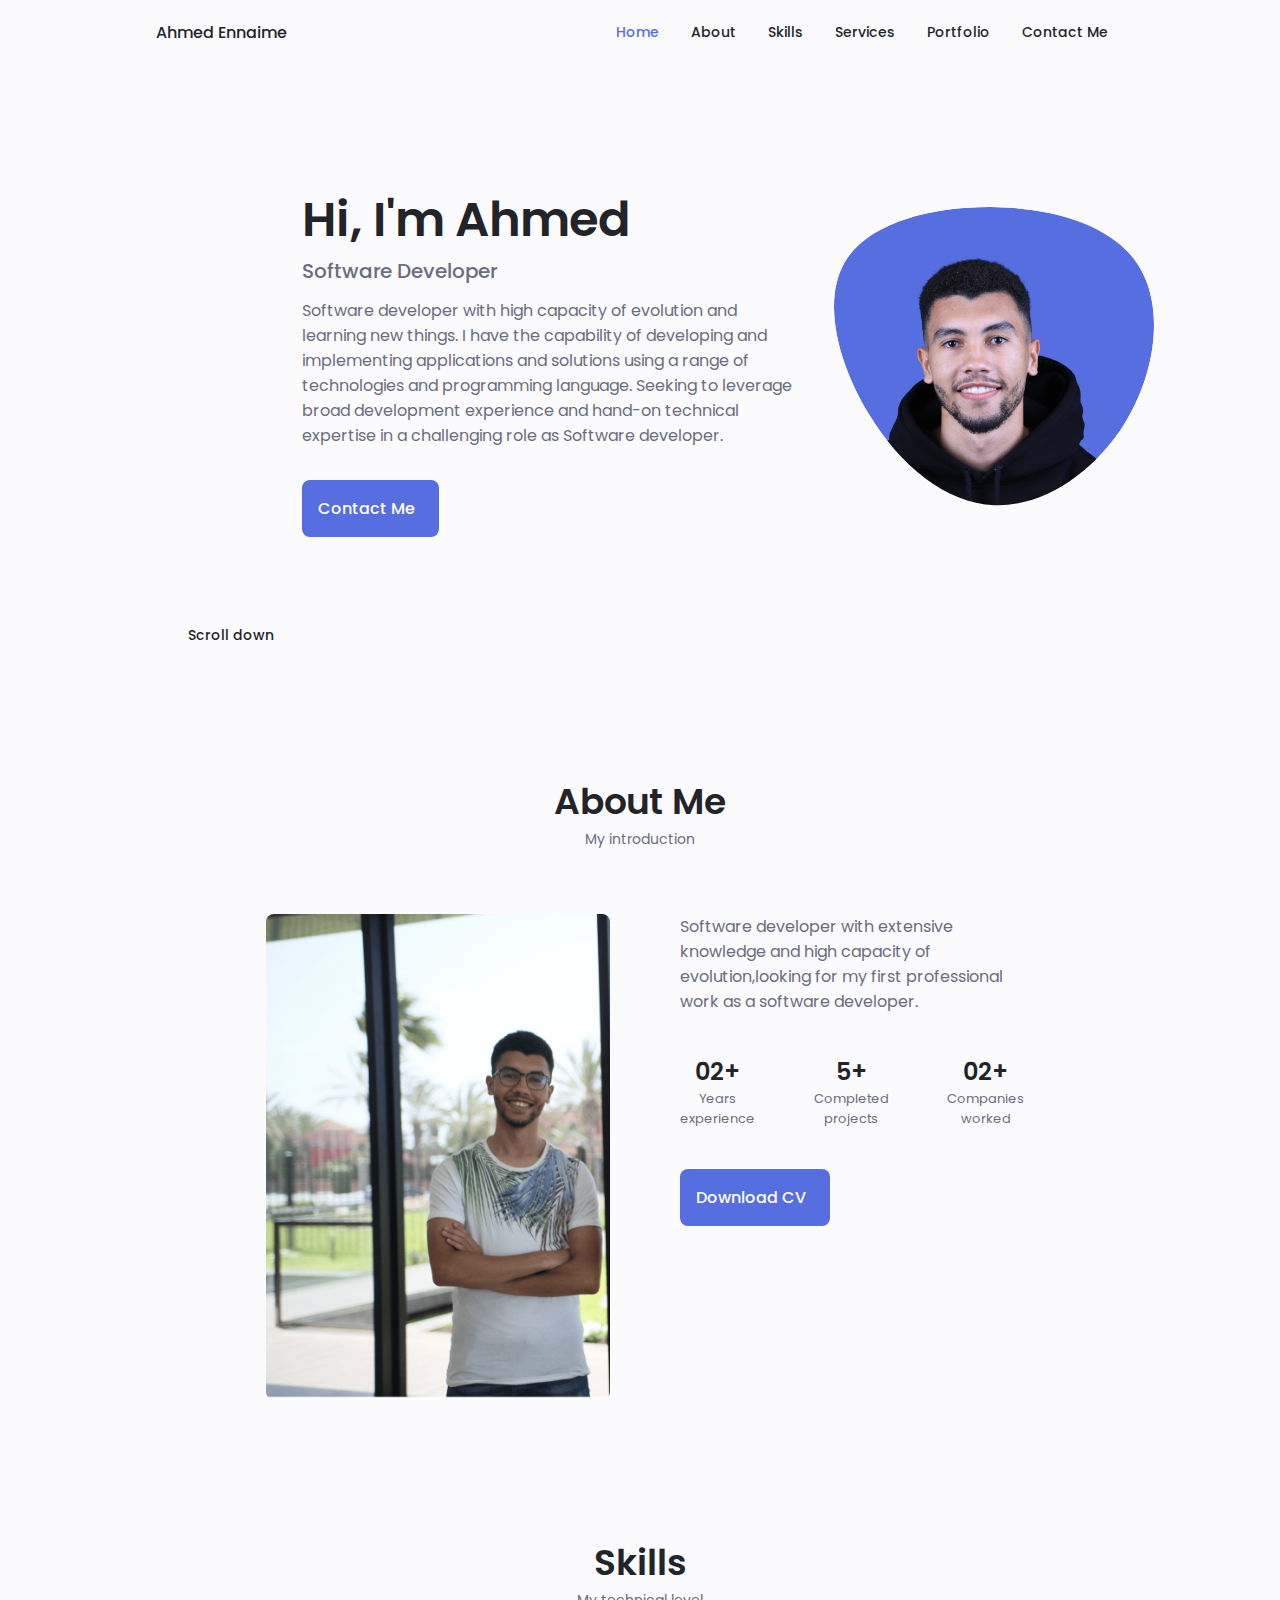
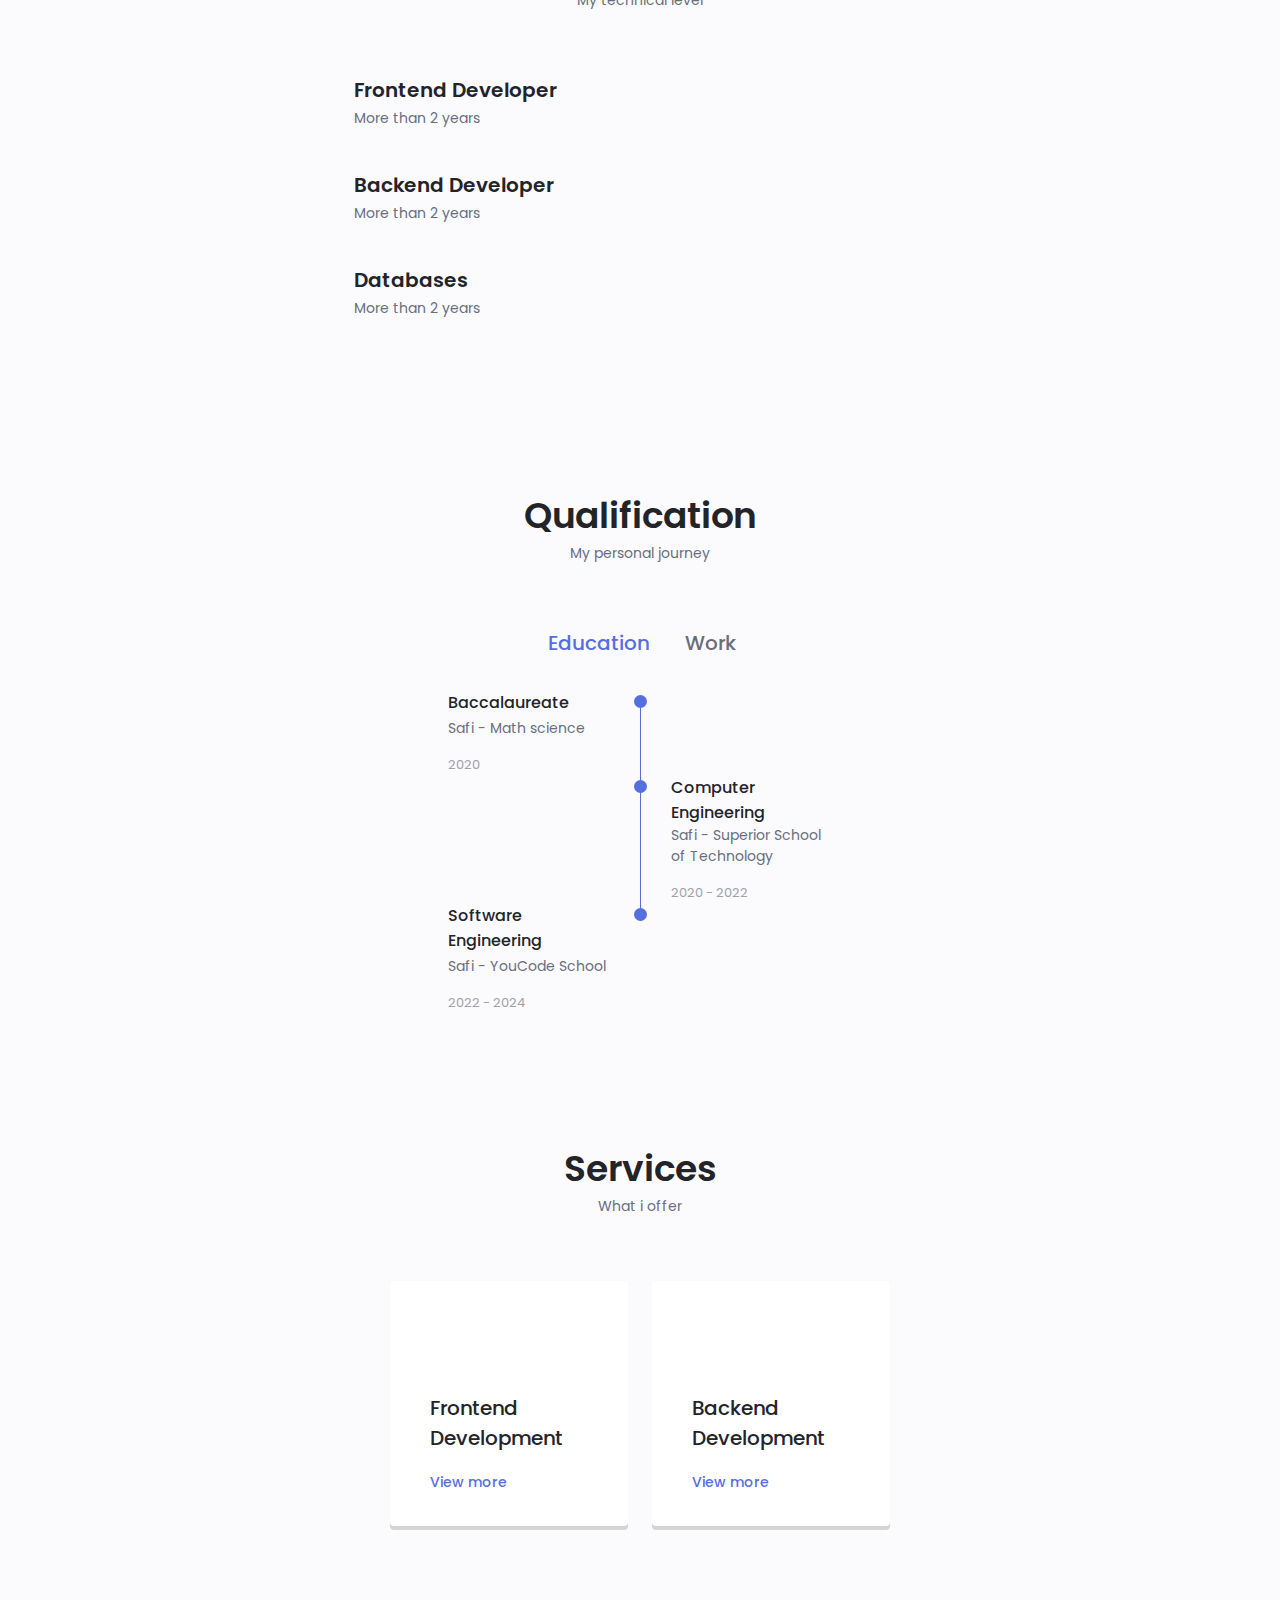
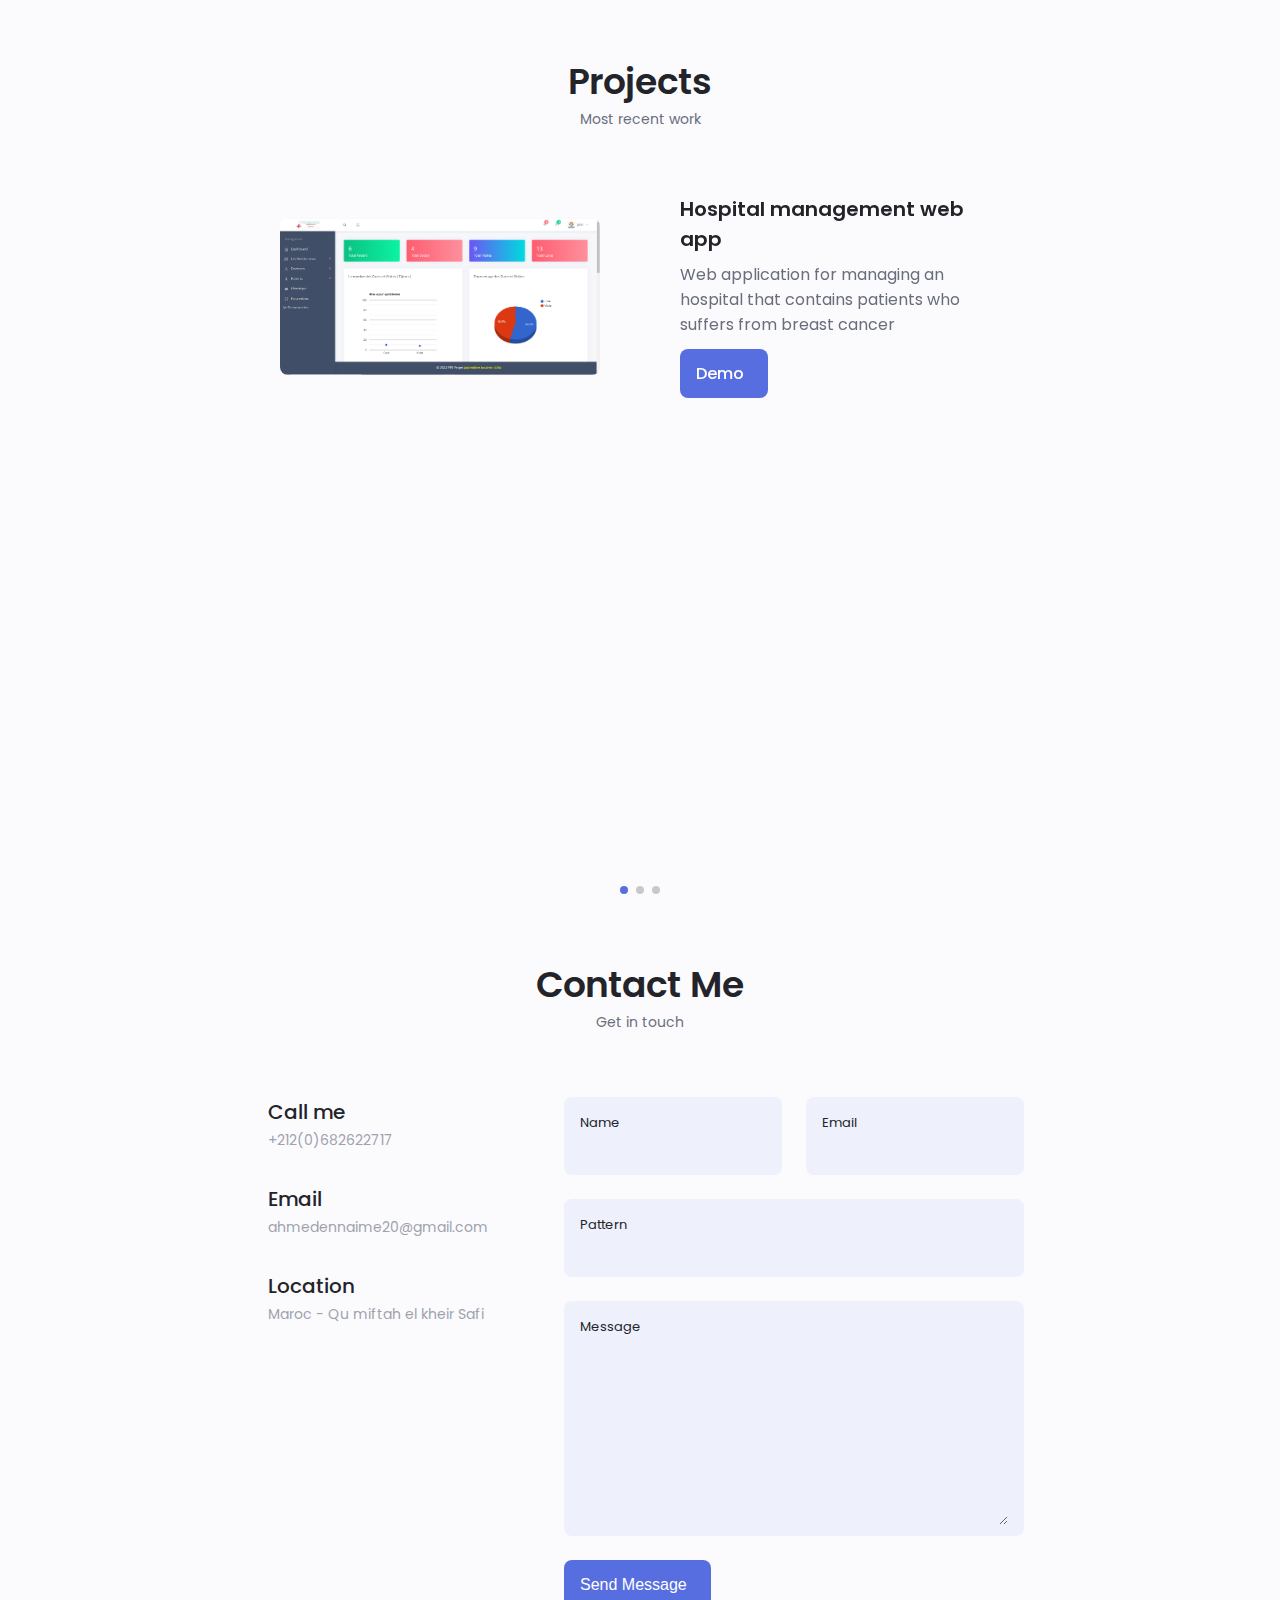
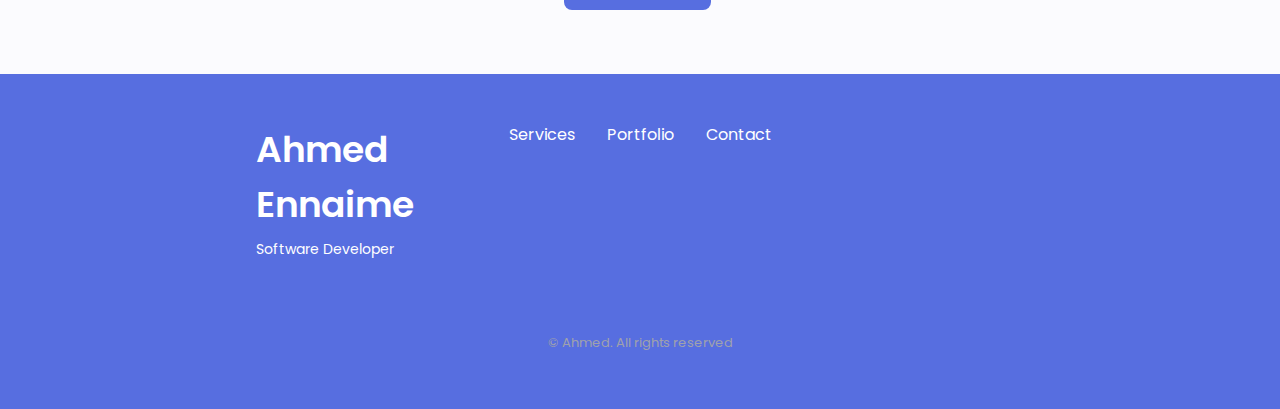
==== commit f138aa00: "last-update" ====
--- a/index.html
+++ b/index.html
@@ -90,7 +90,7 @@
                                 165.547 130.807 187.559 100.226 186.353C69.6454 185.297 41.0228 161.023 21.7403 
                                 129.362C2.45775 97.8511 -7.48481 59.1033 6.67581 34.5279C20.9871 10.1032 59.7028 
                                 -0.149132 97.9666 0.00163737C136.23 0.303176 174.193 10.857 190.312 36.4879Z"/>
-                                <!-- <image class="home__blob-img" x="12" y="18" href="../assets/perfil.png"/> -->
+                                <image class="home__blob-img" x="12" y="18" href="./frontend/assets/499-1664882042-removebg-preview.png"/>
                             </g>
                         </svg>
                     </div>
@@ -118,7 +118,10 @@
             <h2 class="section__title">About Me</h2>
             <span class="section__subtitle">My introduction</span>
             <div class="about__container container grid">
-                <img src="./frontend/assets/about.png" alt="" class="about__img">
+                <div class="div_img">
+                    <img src="./frontend/assets/about.png" alt="" class="about__img">
+                </div>
+                
                 <div class="about__data">
                     <p class="about__description">Software developer with extensive knowledge and high capacity of evolution,looking for my first professional work as a software developer.</p>
                     <div class="about__info">
--- a/frontend/styles/index.css
+++ b/frontend/styles/index.css
@@ -834,6 +834,16 @@
 
 /*==================== MEDIA QUERIES ====================*/
 /* For small devices */
+@media screen and (max-width: 568px) {
+  .div_img{
+    display: grid;
+    justify-content: center;
+  }
+  .about__img{
+    margin: 0;
+  }
+  
+}
 @media screen and (max-width: 350px) {
   .container{
     margin-left: var(--mb-1);
